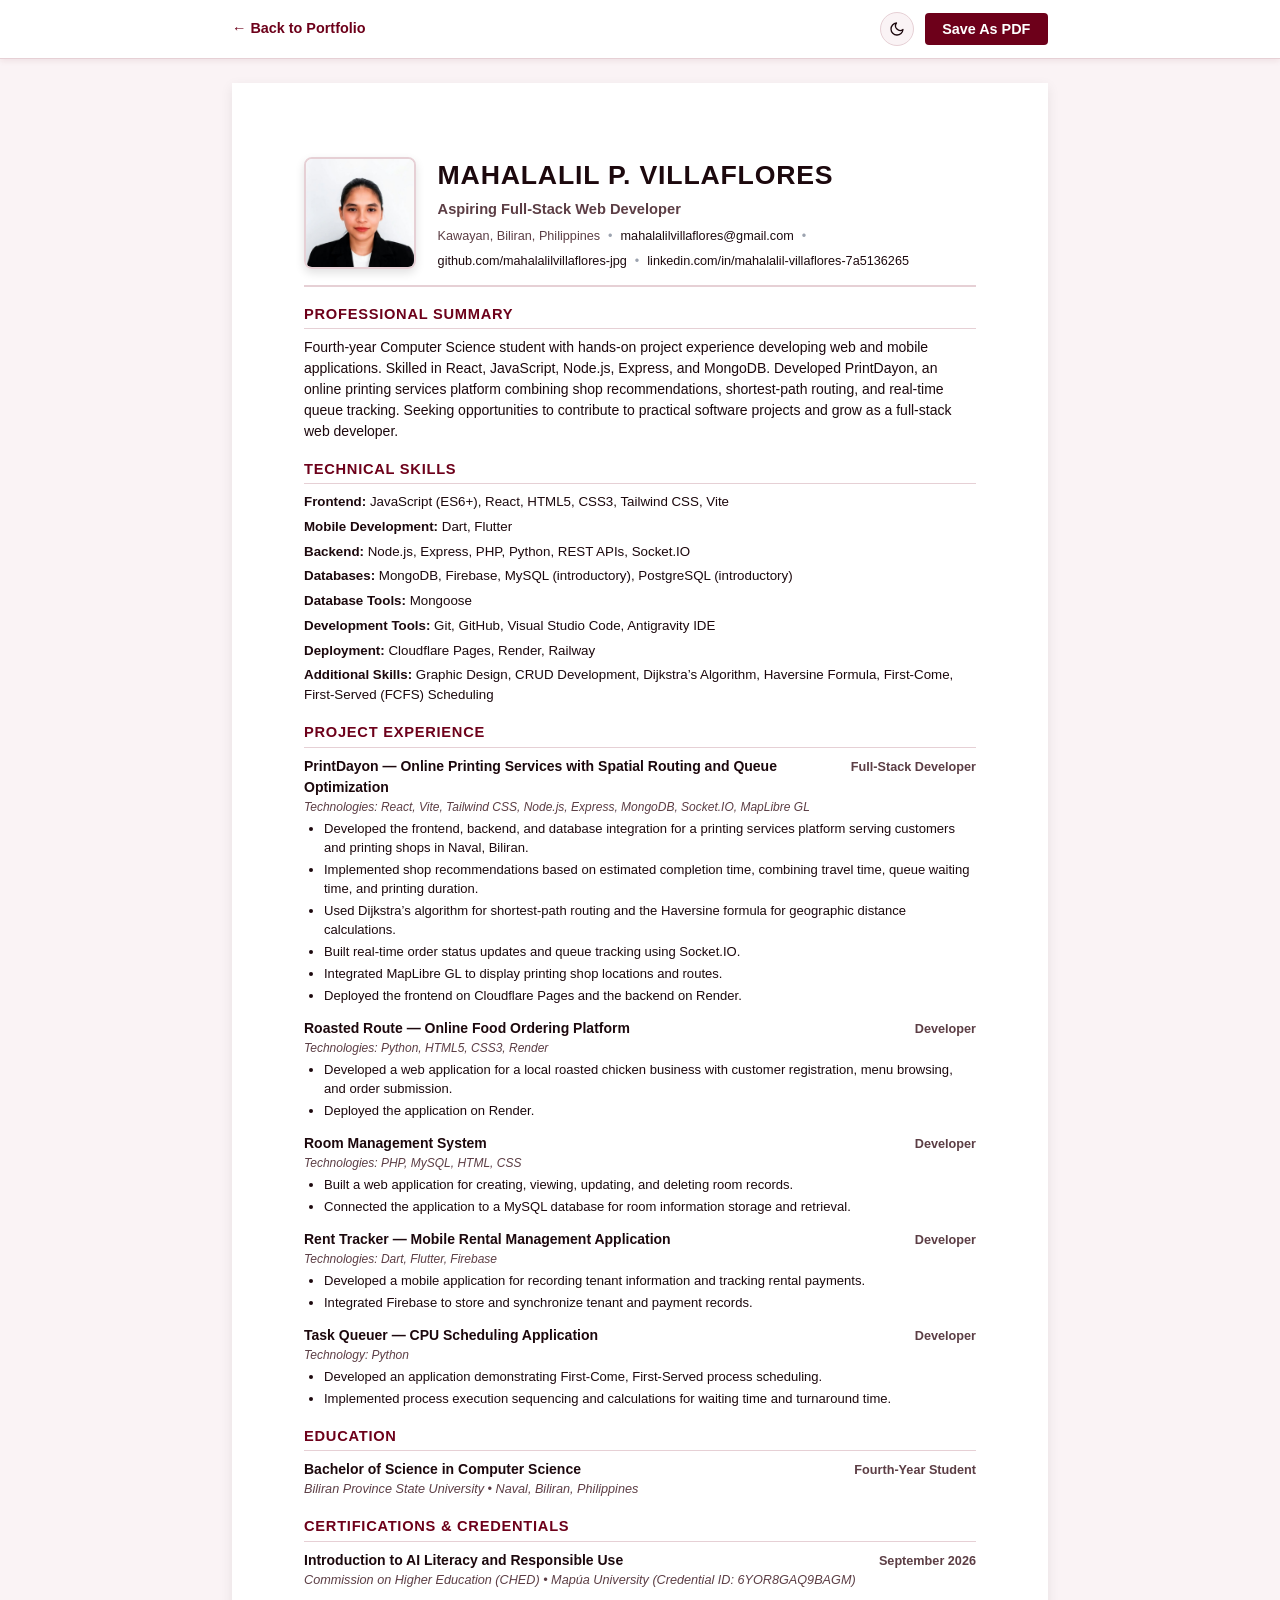
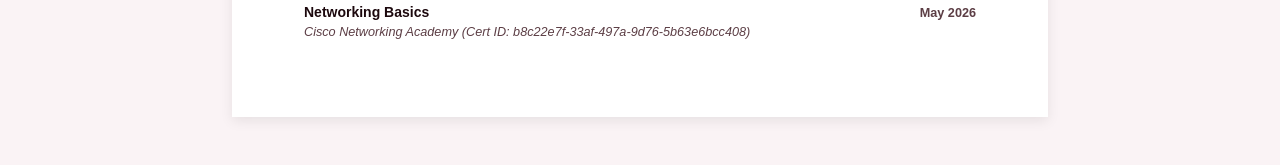
==== portfolio/resume.html @ 1b93485d "Mahalalil Villaflores - Portfolio website" ====
<!DOCTYPE html>
<html lang="en">
<head>
  <meta charset="UTF-8" />
  <script>
    (function () {
      try {
        var saved = localStorage.getItem('mpv-portfolio-theme');
        var theme = saved;
        if (!theme || (theme !== 'dark' && theme !== 'light')) {
          theme = window.matchMedia && window.matchMedia('(prefers-color-scheme: dark)').matches ? 'dark' : 'light';
        }
        document.documentElement.setAttribute('data-theme', theme);
      } catch (e) {
        document.documentElement.setAttribute('data-theme', 'dark');
      }
    })();
  </script>
  <meta name="viewport" content="width=device-width, initial-scale=1.0" />
  <meta name="description" content="Resume of Mahalalil P. Villaflores — Aspiring Full-Stack Web Developer." />
  <title>Resume — Mahalalil P. Villaflores</title>

  <!-- Open Graph / Facebook / Messenger -->
  <meta property="og:type" content="profile" />
  <meta property="og:url" content="https://myportfolio-mahalalil.vercel.app/resume.html" />
  <meta property="og:title" content="Mahalalil P. Villaflores | Resume" />
  <meta property="og:description" content="Resume of Mahalalil P. Villaflores — Aspiring Full-Stack Web Developer." />
  <meta property="og:image" content="https://myportfolio-mahalalil.vercel.app/assets/images/og-preview.jpg" />
  <meta property="og:image:width" content="1200" />
  <meta property="og:image:height" content="630" />

  <!-- Twitter / X -->
  <meta name="twitter:card" content="summary_large_image" />
  <meta name="twitter:title" content="Mahalalil P. Villaflores | Resume" />
  <meta name="twitter:description" content="Resume of Mahalalil P. Villaflores — Aspiring Full-Stack Web Developer." />
  <meta name="twitter:image" content="https://myportfolio-mahalalil.vercel.app/assets/images/og-preview.jpg" />

  <link rel="icon" type="image/svg+xml" href="assets/images/favicon.svg" />
  <link rel="stylesheet" href="css/resume.css" />
</head>
<body>

  <div class="resume-toolbar no-print">
    <div class="resume-toolbar__inner">
      <a class="btn-back" href="index.html">&larr; Back to Portfolio</a>
      <div class="resume-toolbar__actions">
        <button
          class="theme-toggle"
          id="themeToggle"
          type="button"
          aria-label="Switch to dark mode"
          title="Toggle light/dark mode"
        >
          <svg class="theme-toggle__icon theme-toggle__icon--moon" width="16" height="16" viewBox="0 0 24 24" fill="none" stroke="currentColor" stroke-width="2" stroke-linecap="round" stroke-linejoin="round" aria-hidden="true">
            <path d="M21 12.79A9 9 0 1 1 11.21 3 7 7 0 0 0 21 12.79z"></path>
          </svg>
          <svg class="theme-toggle__icon theme-toggle__icon--sun" width="16" height="16" viewBox="0 0 24 24" fill="none" stroke="currentColor" stroke-width="2" stroke-linecap="round" stroke-linejoin="round" aria-hidden="true">
            <circle cx="12" cy="12" r="5"></circle>
            <line x1="12" y1="1" x2="12" y2="3"></line>
            <line x1="12" y1="21" x2="12" y2="23"></line>
            <line x1="4.22" y1="4.22" x2="5.64" y2="5.64"></line>
            <line x1="18.36" y1="18.36" x2="19.78" y2="19.78"></line>
            <line x1="1" y1="12" x2="3" y2="12"></line>
            <line x1="21" y1="12" x2="23" y2="12"></line>
            <line x1="4.22" y1="19.78" x2="5.64" y2="18.36"></line>
            <line x1="18.36" y1="5.64" x2="19.78" y2="4.22"></line>
          </svg>
        </button>
        <button class="btn-print" id="resumePrintBtn" type="button">Save As PDF</button>
      </div>
    </div>
  </div>

  <main class="resume-page" id="resume">
    <header class="resume-header">
      <div class="resume-header__inner">
        <div class="resume-header__photo-wrap">
          <img
            class="resume-header__photo"
            src="assets/images/resume-photo.jpg"
            alt="Portrait of Mahalalil P. Villaflores"
            width="112"
            height="112"
          />
        </div>
        <div class="resume-header__info">
          <h1 class="resume-name">MAHALALIL P. VILLAFLORES</h1>
          <p class="resume-title">Aspiring Full-Stack Web Developer</p>
          <div class="resume-contact">
            <span>Kawayan, Biliran, Philippines</span>
            <span class="sep">&bull;</span>
            <a href="mailto:mahalalilvillaflores@gmail.com">mahalalilvillaflores@gmail.com</a>
            <span class="sep">&bull;</span>
            <a href="https://github.com/mahalalilvillaflores-jpg" target="_blank" rel="noopener noreferrer">github.com/mahalalilvillaflores-jpg</a>
            <span class="sep">&bull;</span>
            <a href="https://www.linkedin.com/in/mahalalil-villaflores-7a5136265" target="_blank" rel="noopener noreferrer">linkedin.com/in/mahalalil-villaflores-7a5136265</a>
          </div>
        </div>
      </div>
    </header>

    <section class="resume-section">
      <h2 class="resume-section__title">Professional Summary</h2>
      <p class="resume-summary">
        Fourth-year Computer Science student with hands-on project experience developing web and mobile applications. Skilled in React, JavaScript, Node.js, Express, and MongoDB. Developed PrintDayon, an online printing services platform combining shop recommendations, shortest-path routing, and real-time queue tracking. Seeking opportunities to contribute to practical software projects and grow as a full-stack web developer.
      </p>
    </section>

    <section class="resume-section">
      <h2 class="resume-section__title">Technical Skills</h2>
      <div class="resume-skills">
        <p><strong>Frontend:</strong> JavaScript (ES6+), React, HTML5, CSS3, Tailwind CSS, Vite</p>
        <p><strong>Mobile Development:</strong> Dart, Flutter</p>
        <p><strong>Backend:</strong> Node.js, Express, PHP, Python, REST APIs, Socket.IO</p>
        <p><strong>Databases:</strong> MongoDB, Firebase, MySQL (introductory), PostgreSQL (introductory)</p>
        <p><strong>Database Tools:</strong> Mongoose</p>
        <p><strong>Development Tools:</strong> Git, GitHub, Visual Studio Code, Antigravity IDE</p>
        <p><strong>Deployment:</strong> Cloudflare Pages, Render, Railway</p>
        <p><strong>Additional Skills:</strong> Graphic Design, CRUD Development, Dijkstra&rsquo;s Algorithm, Haversine Formula, First-Come, First-Served (FCFS) Scheduling</p>
      </div>
    </section>

    <section class="resume-section">
      <h2 class="resume-section__title">Project Experience</h2>

      <article class="resume-item">
        <div class="resume-item__header">
          <h3 class="resume-item__title">PrintDayon &mdash; Online Printing Services with Spatial Routing and Queue Optimization</h3>
          <span class="resume-item__date">Full-Stack Developer</span>
        </div>
        <p class="resume-item__tech">Technologies: React, Vite, Tailwind CSS, Node.js, Express, MongoDB, Socket.IO, MapLibre GL</p>
        <ul class="resume-item__bullets">
          <li>Developed the frontend, backend, and database integration for a printing services platform serving customers and printing shops in Naval, Biliran.</li>
          <li>Implemented shop recommendations based on estimated completion time, combining travel time, queue waiting time, and printing duration.</li>
          <li>Used Dijkstra&rsquo;s algorithm for shortest-path routing and the Haversine formula for geographic distance calculations.</li>
          <li>Built real-time order status updates and queue tracking using Socket.IO.</li>
          <li>Integrated MapLibre GL to display printing shop locations and routes.</li>
          <li>Deployed the frontend on Cloudflare Pages and the backend on Render.</li>
        </ul>
      </article>

      <article class="resume-item">
        <div class="resume-item__header">
          <h3 class="resume-item__title">Roasted Route &mdash; Online Food Ordering Platform</h3>
          <span class="resume-item__date">Developer</span>
        </div>
        <p class="resume-item__tech">Technologies: Python, HTML5, CSS3, Render</p>
        <ul class="resume-item__bullets">
          <li>Developed a web application for a local roasted chicken business with customer registration, menu browsing, and order submission.</li>
          <li>Deployed the application on Render.</li>
        </ul>
      </article>

      <article class="resume-item">
        <div class="resume-item__header">
          <h3 class="resume-item__title">Room Management System</h3>
          <span class="resume-item__date">Developer</span>
        </div>
        <p class="resume-item__tech">Technologies: PHP, MySQL, HTML, CSS</p>
        <ul class="resume-item__bullets">
          <li>Built a web application for creating, viewing, updating, and deleting room records.</li>
          <li>Connected the application to a MySQL database for room information storage and retrieval.</li>
        </ul>
      </article>

      <article class="resume-item">
        <div class="resume-item__header">
          <h3 class="resume-item__title">Rent Tracker &mdash; Mobile Rental Management Application</h3>
          <span class="resume-item__date">Developer</span>
        </div>
        <p class="resume-item__tech">Technologies: Dart, Flutter, Firebase</p>
        <ul class="resume-item__bullets">
          <li>Developed a mobile application for recording tenant information and tracking rental payments.</li>
          <li>Integrated Firebase to store and synchronize tenant and payment records.</li>
        </ul>
      </article>

      <article class="resume-item">
        <div class="resume-item__header">
          <h3 class="resume-item__title">Task Queuer &mdash; CPU Scheduling Application</h3>
          <span class="resume-item__date">Developer</span>
        </div>
        <p class="resume-item__tech">Technology: Python</p>
        <ul class="resume-item__bullets">
          <li>Developed an application demonstrating First-Come, First-Served process scheduling.</li>
          <li>Implemented process execution sequencing and calculations for waiting time and turnaround time.</li>
        </ul>
      </article>
    </section>

    <section class="resume-section">
      <h2 class="resume-section__title">Education</h2>
      <article class="resume-item">
        <div class="resume-item__header">
          <h3 class="resume-item__title">Bachelor of Science in Computer Science</h3>
          <span class="resume-item__date">Fourth-Year Student</span>
        </div>
        <p class="resume-item__sub">Biliran Province State University &bull; Naval, Biliran, Philippines</p>
      </article>
    </section>

    <section class="resume-section">
      <h2 class="resume-section__title">Certifications &amp; Credentials</h2>
      <article class="resume-item">
        <div class="resume-item__header">
          <h3 class="resume-item__title">Introduction to AI Literacy and Responsible Use</h3>
          <span class="resume-item__date">September 2026</span>
        </div>
        <p class="resume-item__sub">Commission on Higher Education (CHED) &bull; Map&uacute;a University (Credential ID: 6YOR8GAQ9BAGM)</p>
      </article>

      <article class="resume-item">
        <div class="resume-item__header">
          <h3 class="resume-item__title">Networking Basics</h3>
          <span class="resume-item__date">May 2026</span>
        </div>
        <p class="resume-item__sub">Cisco Networking Academy (Cert ID: b8c22e7f-33af-497a-9d76-5b63e6bcc408)</p>
      </article>
    </section>
  </main>

  <script src="js/main.js"></script>
</body>
</html>
---- portfolio/css/resume.css ----
*,
*::before,
*::after {
  box-sizing: border-box;
  margin: 0;
  padding: 0;
}

:root {
  --font-family: Arial, "Helvetica Neue", Helvetica, sans-serif;
  --color-text: #1c080d;
  --color-muted: #5c3e45;
  --color-border: #e6d0d5;
  --color-accent: #6d001a;
  --bg-page: #ffffff;
  --bg-body: #faf3f5;
  --bg-toolbar: #ffffff;
}

[data-theme="dark"] {
  --color-text: #ffffff;
  --color-muted: #e2cbd0;
  --color-border: #471422;
  --color-accent: #d43f63;
  --bg-page: #240810;
  --bg-body: #160409;
  --bg-toolbar: #1d060c;
}

body {
  font-family: var(--font-family);
  background-color: var(--bg-body);
  color: var(--color-text);
  line-height: 1.5;
  font-size: 10.5pt;
  -webkit-font-smoothing: antialiased;
}

.resume-toolbar {
  background-color: var(--bg-toolbar);
  color: var(--color-text);
  border-bottom: 1px solid var(--color-border);
  padding: 0.75rem 1rem;
  position: sticky;
  top: 0;
  z-index: 50;
  box-shadow: 0 2px 6px rgba(109, 0, 26, 0.08);
}

.resume-toolbar__inner {
  max-width: 8.5in;
  margin: 0 auto;
  display: flex;
  justify-content: space-between;
  align-items: center;
  gap: 1rem;
}

.resume-toolbar__actions {
  display: flex;
  align-items: center;
  gap: 0.65rem;
}

.theme-toggle {
  display: inline-flex;
  align-items: center;
  justify-content: center;
  width: 34px;
  height: 34px;
  padding: 0;
  background-color: var(--bg-body);
  color: var(--color-text);
  border: 1px solid var(--color-border);
  border-radius: 50%;
  cursor: pointer;
  transition: border-color 150ms ease, background-color 150ms ease;
}

.theme-toggle:hover {
  border-color: #6d001a;
}

.theme-toggle__icon--sun {
  display: none;
}

[data-theme="dark"] .theme-toggle__icon--moon {
  display: none;
}

[data-theme="dark"] .theme-toggle__icon--sun {
  display: block;
}

.btn-back {
  color: var(--color-accent);
  text-decoration: none;
  font-weight: 600;
  font-size: 0.9rem;
  display: inline-flex;
  align-items: center;
  gap: 0.25rem;
}

.btn-back:hover {
  text-decoration: underline;
}

.btn-print {
  background-color: #6d001a;
  color: #ffffff;
  border: none;
  border-radius: 4px;
  padding: 0.5rem 1.1rem;
  font-size: 0.9rem;
  font-weight: 600;
  cursor: pointer;
  transition: background-color 150ms ease;
}

.btn-print:hover {
  background-color: #4d0012;
}

.resume-page {
  background-color: var(--bg-page);
  max-width: 8.5in;
  margin: 1.5rem auto 3rem auto;
  padding: 0.75in;
  box-shadow: 0 4px 12px rgba(0, 0, 0, 0.08);
}

.resume-header {
  border-bottom: 2px solid var(--color-border);
  padding-bottom: 0.85rem;
  margin-bottom: 1rem;
}

.resume-header__inner {
  display: flex;
  align-items: center;
  gap: 1.35rem;
}

.resume-header__photo-wrap {
  flex-shrink: 0;
}

.resume-header__photo {
  width: 112px;
  height: 112px;
  aspect-ratio: 1 / 1;
  object-fit: cover;
  object-position: center center;
  border-radius: 8px;
  border: 2px solid var(--color-border);
  box-shadow: 0 4px 10px rgba(0, 0, 0, 0.12);
  display: block;
}

.resume-header__info {
  flex: 1;
  text-align: left;
}

.resume-name {
  font-size: 20pt;
  font-weight: bold;
  text-transform: uppercase;
  letter-spacing: 0.03em;
  color: var(--color-text);
  margin-bottom: 0.2rem;
}

.resume-title {
  font-size: 11pt;
  font-weight: 600;
  color: var(--color-muted);
  margin-bottom: 0.45rem;
}

.resume-contact {
  font-size: 9.5pt;
  color: var(--color-muted);
  display: flex;
  flex-wrap: wrap;
  justify-content: flex-start;
  align-items: center;
  gap: 0.35rem 0.5rem;
}

@media (max-width: 640px) {
  .resume-header__inner {
    flex-direction: column;
    text-align: center;
  }
  .resume-header__info {
    text-align: center;
  }
  .resume-contact {
    justify-content: center;
  }
}

.resume-contact a {
  color: var(--color-text);
  text-decoration: none;
}

.resume-contact a:hover {
  text-decoration: underline;
}

.resume-contact .sep {
  color: #9ca3af;
  -webkit-user-select: none;
  user-select: none;
}

.resume-section {
  margin-bottom: 1rem;
}

.resume-section:last-child {
  margin-bottom: 0;
}

.resume-section__title {
  font-size: 11pt;
  font-weight: bold;
  text-transform: uppercase;
  letter-spacing: 0.05em;
  border-bottom: 1px solid var(--color-border);
  padding-bottom: 0.2rem;
  margin-bottom: 0.5rem;
  color: var(--color-accent);
}

.resume-skills p {
  margin-bottom: 0.3rem;
  font-size: 10pt;
}

.resume-skills p:last-child {
  margin-bottom: 0;
}

.resume-item {
  margin-bottom: 0.75rem;
}

.resume-item:last-child {
  margin-bottom: 0;
}

.resume-item__header {
  display: flex;
  justify-content: space-between;
  align-items: baseline;
  gap: 0.5rem;
}

.resume-item__title {
  font-size: 10.5pt;
  font-weight: bold;
  color: var(--color-text);
}

.resume-item__date {
  font-size: 9.5pt;
  font-weight: 600;
  color: var(--color-muted);
  white-space: nowrap;
}

.resume-item__sub {
  font-size: 9.5pt;
  font-style: italic;
  color: var(--color-muted);
  margin-bottom: 0.2rem;
}

.resume-item__tech {
  font-size: 9pt;
  font-style: italic;
  color: var(--color-muted);
  margin-bottom: 0.25rem;
}

.resume-item__bullets {
  list-style-type: disc;
  padding-left: 1.25rem;
  margin-top: 0.2rem;
}

.resume-item__bullets li {
  font-size: 9.8pt;
  margin-bottom: 0.2rem;
  line-height: 1.45;
}

@media print {
  @page {
    size: letter;
    margin: 0.5in 0.5in 0.5in 0.5in;
  }

  body {
    background-color: #ffffff;
    color: #111827;
    font-size: 10pt;
  }

  .no-print {
    display: none !important;
  }

  .resume-page {
    background-color: #ffffff;
    color: #111827;
    max-width: 100%;
    margin: 0;
    padding: 0;
    box-shadow: none;
  }

  .resume-name,
  .resume-item__title {
    color: #000000;
  }

  .resume-section__title {
    color: #6d001a;
    border-bottom-color: #d1d5db;
  }

  .resume-header {
    border-bottom-color: #111827;
  }

  .resume-header__inner {
    display: flex;
    align-items: center;
    gap: 1.25rem;
  }

  .resume-header__photo {
    width: 88px;
    height: 88px;
    aspect-ratio: 1 / 1;
    object-fit: cover;
    object-position: center center;
    border-radius: 4px;
    border: 1px solid #d1d5db;
    box-shadow: none;
    -webkit-print-color-adjust: exact;
    print-color-adjust: exact;
  }

  .resume-header__info {
    text-align: left;
  }

  .resume-contact {
    justify-content: flex-start;
  }

  .resume-contact,
  .resume-title,
  .resume-item__date,
  .resume-item__sub,
  .resume-item__tech {
    color: #4b5563;
  }

  .resume-contact a {
    color: #000000;
    text-decoration: none;
  }

  .resume-section {
    page-break-inside: avoid;
  }

  .resume-item {
    page-break-inside: avoid;
  }
}
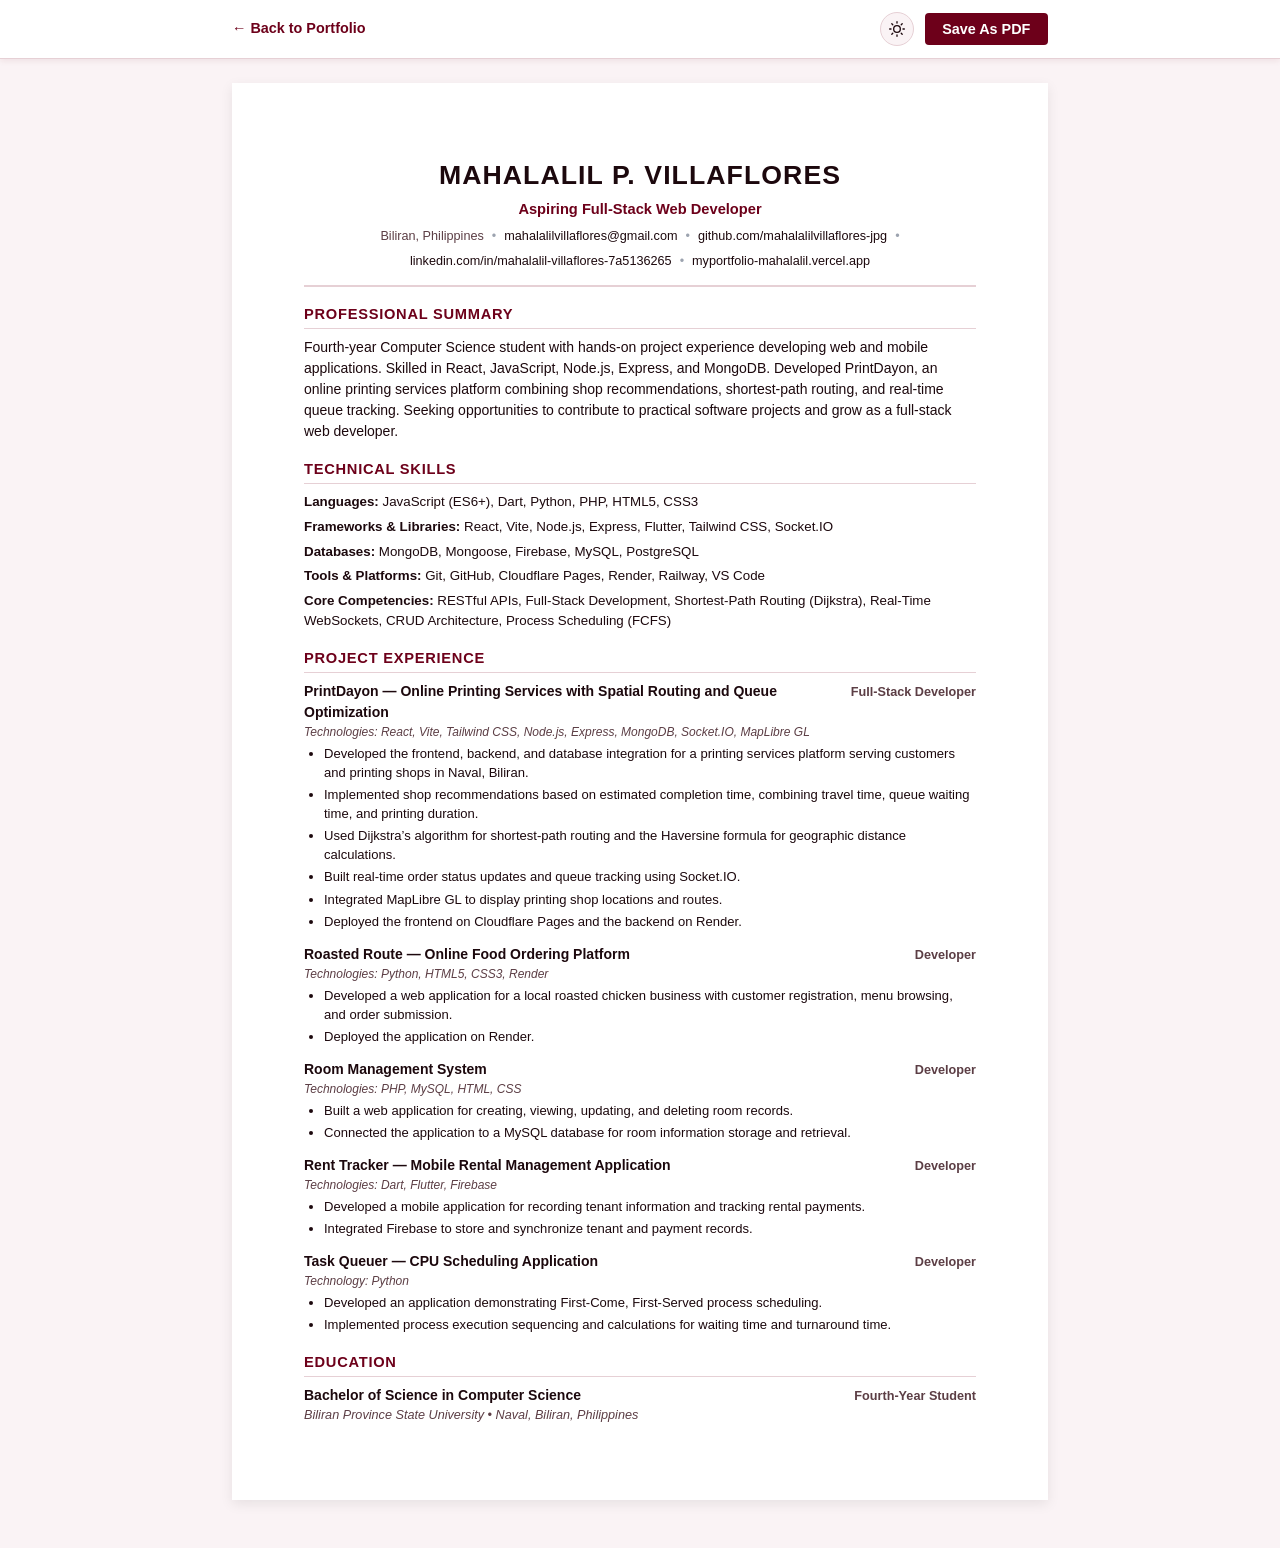
==== commit 37dd085f: "Convert resume to ATS format and remove Certifications & Credentials section" ====
--- a/portfolio/resume.html
+++ b/portfolio/resume.html
@@ -73,29 +73,18 @@
 
   <main class="resume-page" id="resume">
     <header class="resume-header">
-      <div class="resume-header__inner">
-        <div class="resume-header__photo-wrap">
-          <img
-            class="resume-header__photo"
-            src="assets/images/resume-photo.jpg"
-            alt="Portrait of Mahalalil P. Villaflores"
-            width="112"
-            height="112"
-          />
-        </div>
-        <div class="resume-header__info">
-          <h1 class="resume-name">MAHALALIL P. VILLAFLORES</h1>
-          <p class="resume-title">Aspiring Full-Stack Web Developer</p>
-          <div class="resume-contact">
-            <span>Kawayan, Biliran, Philippines</span>
-            <span class="sep">&bull;</span>
-            <a href="mailto:mahalalilvillaflores@gmail.com">mahalalilvillaflores@gmail.com</a>
-            <span class="sep">&bull;</span>
-            <a href="https://github.com/mahalalilvillaflores-jpg" target="_blank" rel="noopener noreferrer">github.com/mahalalilvillaflores-jpg</a>
-            <span class="sep">&bull;</span>
-            <a href="https://www.linkedin.com/in/mahalalil-villaflores-7a5136265" target="_blank" rel="noopener noreferrer">linkedin.com/in/mahalalil-villaflores-7a5136265</a>
-          </div>
-        </div>
+      <h1 class="resume-name">MAHALALIL P. VILLAFLORES</h1>
+      <p class="resume-title">Aspiring Full-Stack Web Developer</p>
+      <div class="resume-contact">
+        <span>Biliran, Philippines</span>
+        <span class="sep">&bull;</span>
+        <a href="mailto:mahalalilvillaflores@gmail.com">mahalalilvillaflores@gmail.com</a>
+        <span class="sep">&bull;</span>
+        <a href="https://github.com/mahalalilvillaflores-jpg" target="_blank" rel="noopener noreferrer">github.com/mahalalilvillaflores-jpg</a>
+        <span class="sep">&bull;</span>
+        <a href="https://www.linkedin.com/in/mahalalil-villaflores-7a5136265" target="_blank" rel="noopener noreferrer">linkedin.com/in/mahalalil-villaflores-7a5136265</a>
+        <span class="sep">&bull;</span>
+        <a href="https://myportfolio-mahalalil.vercel.app/" target="_blank" rel="noopener noreferrer">myportfolio-mahalalil.vercel.app</a>
       </div>
     </header>
 
@@ -109,14 +98,11 @@
     <section class="resume-section">
       <h2 class="resume-section__title">Technical Skills</h2>
       <div class="resume-skills">
-        <p><strong>Frontend:</strong> JavaScript (ES6+), React, HTML5, CSS3, Tailwind CSS, Vite</p>
-        <p><strong>Mobile Development:</strong> Dart, Flutter</p>
-        <p><strong>Backend:</strong> Node.js, Express, PHP, Python, REST APIs, Socket.IO</p>
-        <p><strong>Databases:</strong> MongoDB, Firebase, MySQL (introductory), PostgreSQL (introductory)</p>
-        <p><strong>Database Tools:</strong> Mongoose</p>
-        <p><strong>Development Tools:</strong> Git, GitHub, Visual Studio Code, Antigravity IDE</p>
-        <p><strong>Deployment:</strong> Cloudflare Pages, Render, Railway</p>
-        <p><strong>Additional Skills:</strong> Graphic Design, CRUD Development, Dijkstra&rsquo;s Algorithm, Haversine Formula, First-Come, First-Served (FCFS) Scheduling</p>
+        <p><strong>Languages:</strong> JavaScript (ES6+), Dart, Python, PHP, HTML5, CSS3</p>
+        <p><strong>Frameworks &amp; Libraries:</strong> React, Vite, Node.js, Express, Flutter, Tailwind CSS, Socket.IO</p>
+        <p><strong>Databases:</strong> MongoDB, Mongoose, Firebase, MySQL, PostgreSQL</p>
+        <p><strong>Tools &amp; Platforms:</strong> Git, GitHub, Cloudflare Pages, Render, Railway, VS Code</p>
+        <p><strong>Core Competencies:</strong> RESTful APIs, Full-Stack Development, Shortest-Path Routing (Dijkstra), Real-Time WebSockets, CRUD Architecture, Process Scheduling (FCFS)</p>
       </div>
     </section>
 
@@ -198,25 +184,6 @@
         <p class="resume-item__sub">Biliran Province State University &bull; Naval, Biliran, Philippines</p>
       </article>
     </section>
-
-    <section class="resume-section">
-      <h2 class="resume-section__title">Certifications &amp; Credentials</h2>
-      <article class="resume-item">
-        <div class="resume-item__header">
-          <h3 class="resume-item__title">Introduction to AI Literacy and Responsible Use</h3>
-          <span class="resume-item__date">September 2026</span>
-        </div>
-        <p class="resume-item__sub">Commission on Higher Education (CHED) &bull; Map&uacute;a University (Credential ID: 6YOR8GAQ9BAGM)</p>
-      </article>
-
-      <article class="resume-item">
-        <div class="resume-item__header">
-          <h3 class="resume-item__title">Networking Basics</h3>
-          <span class="resume-item__date">May 2026</span>
-        </div>
-        <p class="resume-item__sub">Cisco Networking Academy (Cert ID: b8c22e7f-33af-497a-9d76-5b63e6bcc408)</p>
-      </article>
-    </section>
   </main>
 
   <script src="js/main.js"></script>
--- a/portfolio/css/resume.css
+++ b/portfolio/css/resume.css
@@ -81,15 +81,19 @@
   border-color: #6d001a;
 }
 
+.theme-toggle__icon--moon {
+  display: block;
+}
+
 .theme-toggle__icon--sun {
   display: none;
 }
 
-[data-theme="dark"] .theme-toggle__icon--moon {
+[data-theme="light"] .theme-toggle__icon--moon {
   display: none;
 }
 
-[data-theme="dark"] .theme-toggle__icon--sun {
+[data-theme="light"] .theme-toggle__icon--sun {
   display: block;
 }
 
@@ -135,40 +139,14 @@
   border-bottom: 2px solid var(--color-border);
   padding-bottom: 0.85rem;
   margin-bottom: 1rem;
-}
-
-.resume-header__inner {
-  display: flex;
-  align-items: center;
-  gap: 1.35rem;
-}
-
-.resume-header__photo-wrap {
-  flex-shrink: 0;
-}
-
-.resume-header__photo {
-  width: 112px;
-  height: 112px;
-  aspect-ratio: 1 / 1;
-  object-fit: cover;
-  object-position: center center;
-  border-radius: 8px;
-  border: 2px solid var(--color-border);
-  box-shadow: 0 4px 10px rgba(0, 0, 0, 0.12);
-  display: block;
-}
-
-.resume-header__info {
-  flex: 1;
-  text-align: left;
+  text-align: center;
 }
 
 .resume-name {
   font-size: 20pt;
   font-weight: bold;
   text-transform: uppercase;
-  letter-spacing: 0.03em;
+  letter-spacing: 0.04em;
   color: var(--color-text);
   margin-bottom: 0.2rem;
 }
@@ -176,7 +154,7 @@
 .resume-title {
   font-size: 11pt;
   font-weight: 600;
-  color: var(--color-muted);
+  color: var(--color-accent);
   margin-bottom: 0.45rem;
 }
 
@@ -185,22 +163,9 @@
   color: var(--color-muted);
   display: flex;
   flex-wrap: wrap;
-  justify-content: flex-start;
+  justify-content: center;
   align-items: center;
   gap: 0.35rem 0.5rem;
-}
-
-@media (max-width: 640px) {
-  .resume-header__inner {
-    flex-direction: column;
-    text-align: center;
-  }
-  .resume-header__info {
-    text-align: center;
-  }
-  .resume-contact {
-    justify-content: center;
-  }
 }
 
 .resume-contact a {
@@ -336,34 +301,23 @@
   }
 
   .resume-header {
-    border-bottom-color: #111827;
-  }
-
-  .resume-header__inner {
-    display: flex;
-    align-items: center;
-    gap: 1.25rem;
-  }
-
-  .resume-header__photo {
-    width: 88px;
-    height: 88px;
-    aspect-ratio: 1 / 1;
-    object-fit: cover;
-    object-position: center center;
-    border-radius: 4px;
-    border: 1px solid #d1d5db;
-    box-shadow: none;
-    -webkit-print-color-adjust: exact;
-    print-color-adjust: exact;
-  }
-
-  .resume-header__info {
-    text-align: left;
+    border-bottom: 1.5pt solid #111827;
+    text-align: center;
+    padding-bottom: 0.5rem;
+    margin-bottom: 0.75rem;
+  }
+
+  .resume-name {
+    font-size: 18pt;
+    color: #000000;
+  }
+
+  .resume-title {
+    color: #6d001a;
   }
 
   .resume-contact {
-    justify-content: flex-start;
+    justify-content: center;
   }
 
   .resume-contact,
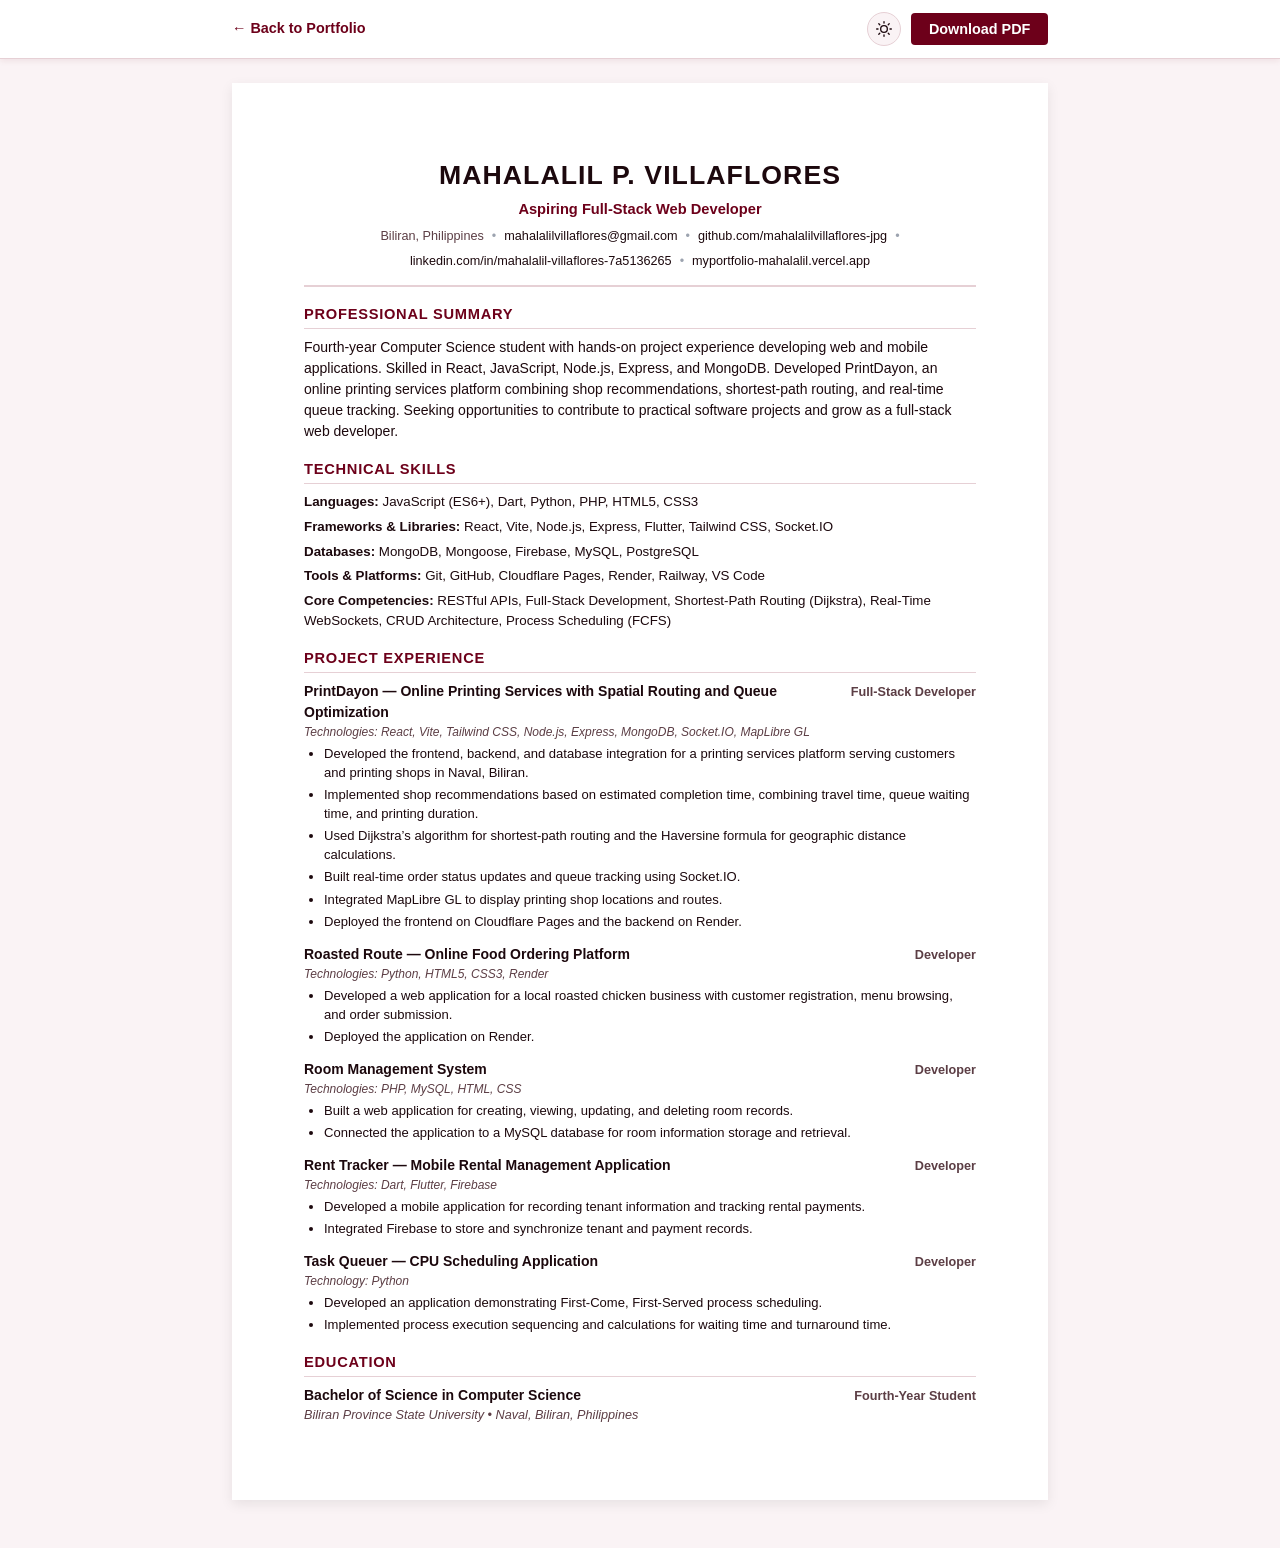
==== commit 68b0bab2: "Convert Save As PDF to direct PDF download using client-side html2pdf" ====
--- a/portfolio/resume.html
+++ b/portfolio/resume.html
@@ -66,7 +66,7 @@
             <line x1="18.36" y1="5.64" x2="19.78" y2="4.22"></line>
           </svg>
         </button>
-        <button class="btn-print" id="resumePrintBtn" type="button">Save As PDF</button>
+        <button class="btn-print" id="resumePrintBtn" type="button" aria-label="Download resume as PDF" title="Download resume as PDF">Download PDF</button>
       </div>
     </div>
   </div>
@@ -186,6 +186,7 @@
     </section>
   </main>
 
+  <script src="js/html2pdf.bundle.min.js"></script>
   <script src="js/main.js"></script>
 </body>
 </html>
--- a/portfolio/css/resume.css
+++ b/portfolio/css/resume.css
@@ -265,6 +265,48 @@
   line-height: 1.45;
 }
 
+/* ── Export to PDF State (forces clean white background and black text regardless of screen theme) ── */
+.is-exporting {
+  background-color: #ffffff !important;
+  color: #111827 !important;
+  box-shadow: none !important;
+  max-width: 8.5in !important;
+  padding: 0.5in !important;
+}
+
+.is-exporting .resume-header {
+  border-bottom: 1.5pt solid #111827 !important;
+  text-align: center !important;
+}
+
+.is-exporting .resume-name {
+  color: #000000 !important;
+}
+
+.is-exporting .resume-title {
+  color: #6d001a !important;
+}
+
+.is-exporting .resume-section__title {
+  color: #6d001a !important;
+  border-bottom: 1px solid #d1d5db !important;
+}
+
+.is-exporting .resume-item__title {
+  color: #000000 !important;
+}
+
+.is-exporting .resume-contact,
+.is-exporting .resume-item__date,
+.is-exporting .resume-item__sub,
+.is-exporting .resume-item__tech {
+  color: #4b5563 !important;
+}
+
+.is-exporting .resume-contact a {
+  color: #000000 !important;
+}
+
 @media print {
   @page {
     size: letter;
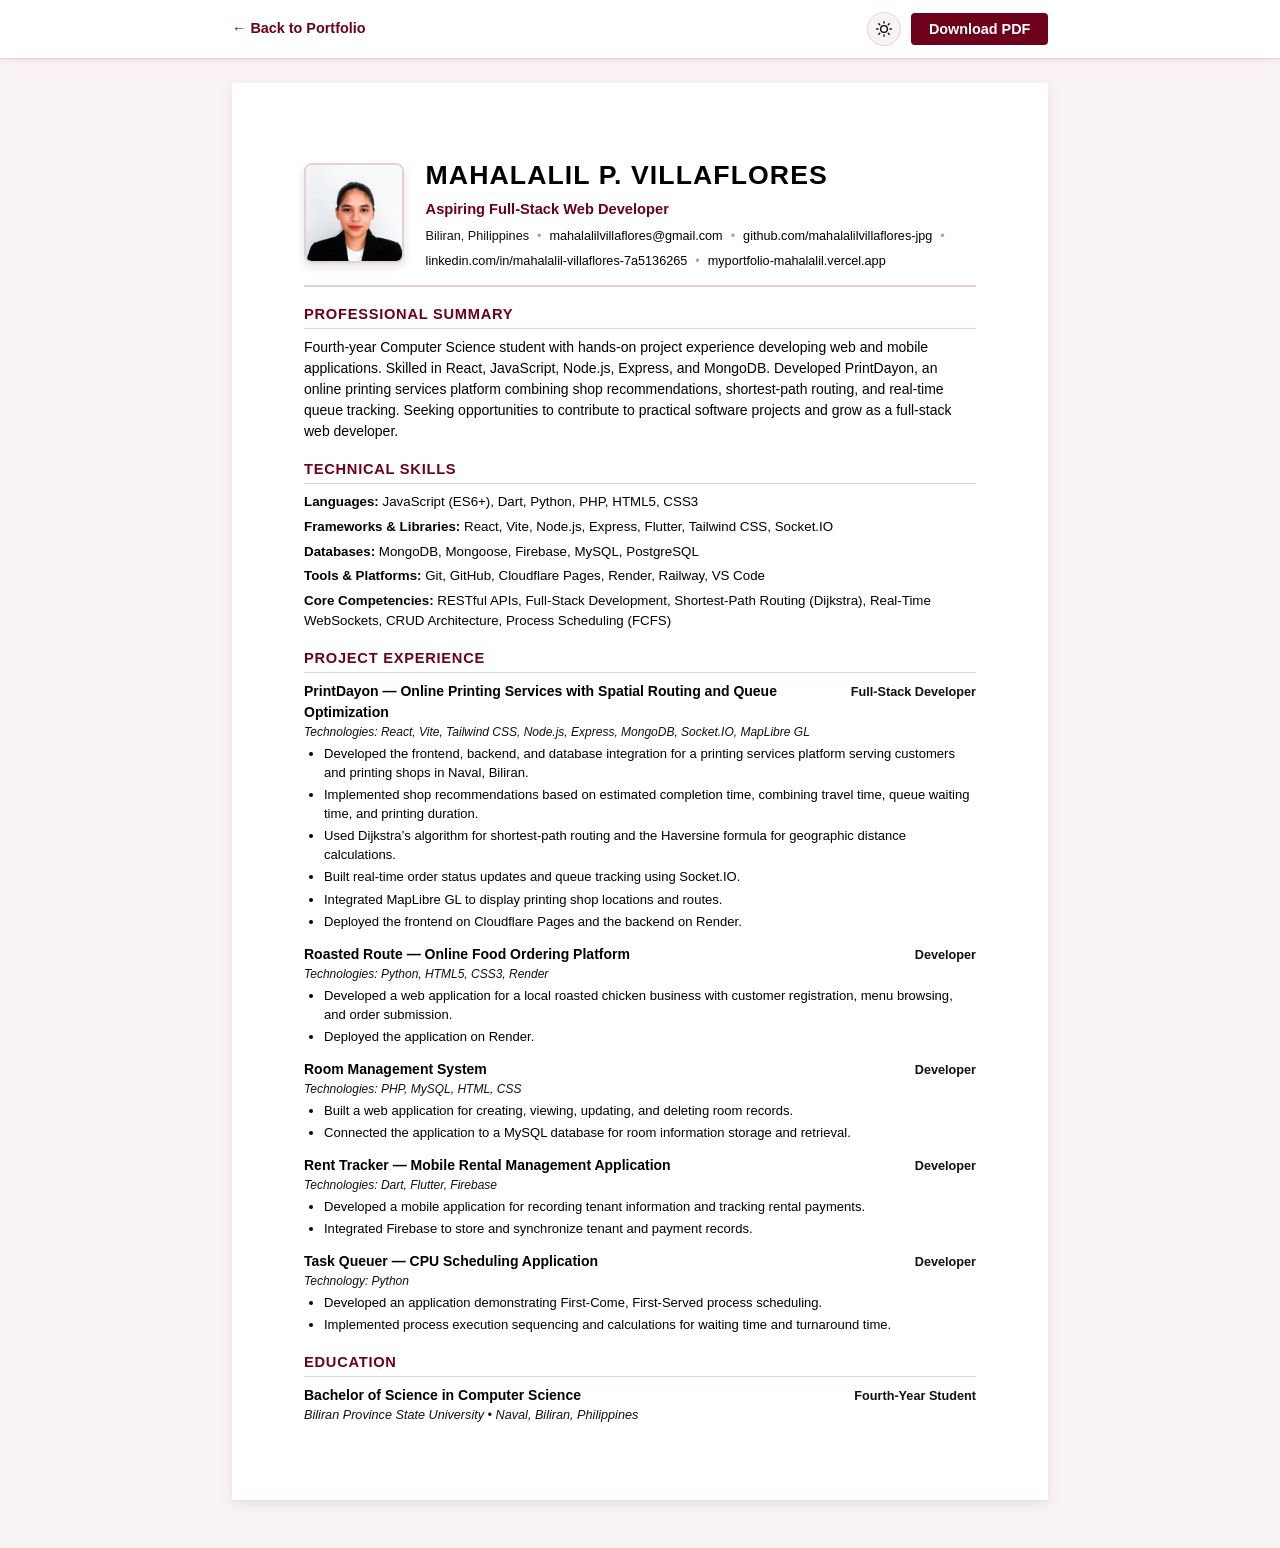
==== commit 8690e6e1: "Restore professional resume photo in resume header layout and PDF export" ====
--- a/portfolio/resume.html
+++ b/portfolio/resume.html
@@ -73,18 +73,31 @@
 
   <main class="resume-page" id="resume">
     <header class="resume-header">
-      <h1 class="resume-name">MAHALALIL P. VILLAFLORES</h1>
-      <p class="resume-title">Aspiring Full-Stack Web Developer</p>
-      <div class="resume-contact">
-        <span>Biliran, Philippines</span>
-        <span class="sep">&bull;</span>
-        <a href="mailto:mahalalilvillaflores@gmail.com">mahalalilvillaflores@gmail.com</a>
-        <span class="sep">&bull;</span>
-        <a href="https://github.com/mahalalilvillaflores-jpg" target="_blank" rel="noopener noreferrer">github.com/mahalalilvillaflores-jpg</a>
-        <span class="sep">&bull;</span>
-        <a href="https://www.linkedin.com/in/mahalalil-villaflores-7a5136265" target="_blank" rel="noopener noreferrer">linkedin.com/in/mahalalil-villaflores-7a5136265</a>
-        <span class="sep">&bull;</span>
-        <a href="https://myportfolio-mahalalil.vercel.app/" target="_blank" rel="noopener noreferrer">myportfolio-mahalalil.vercel.app</a>
+      <div class="resume-header__inner">
+        <div class="resume-header__photo-wrap">
+          <img
+            class="resume-header__photo"
+            src="assets/images/resume-photo.jpg"
+            alt="Portrait of Mahalalil P. Villaflores"
+            width="100"
+            height="100"
+          />
+        </div>
+        <div class="resume-header__info">
+          <h1 class="resume-name">MAHALALIL P. VILLAFLORES</h1>
+          <p class="resume-title">Aspiring Full-Stack Web Developer</p>
+          <div class="resume-contact">
+            <span>Biliran, Philippines</span>
+            <span class="sep">&bull;</span>
+            <a href="mailto:mahalalilvillaflores@gmail.com">mahalalilvillaflores@gmail.com</a>
+            <span class="sep">&bull;</span>
+            <a href="https://github.com/mahalalilvillaflores-jpg" target="_blank" rel="noopener noreferrer">github.com/mahalalilvillaflores-jpg</a>
+            <span class="sep">&bull;</span>
+            <a href="https://www.linkedin.com/in/mahalalil-villaflores-7a5136265" target="_blank" rel="noopener noreferrer">linkedin.com/in/mahalalil-villaflores-7a5136265</a>
+            <span class="sep">&bull;</span>
+            <a href="https://myportfolio-mahalalil.vercel.app/" target="_blank" rel="noopener noreferrer">myportfolio-mahalalil.vercel.app</a>
+          </div>
+        </div>
       </div>
     </header>
 
--- a/portfolio/css/resume.css
+++ b/portfolio/css/resume.css
@@ -8,8 +8,8 @@
 
 :root {
   --font-family: Arial, "Helvetica Neue", Helvetica, sans-serif;
-  --color-text: #1c080d;
-  --color-muted: #5c3e45;
+  --color-text: #000000;
+  --color-muted: #111111;
   --color-border: #e6d0d5;
   --color-accent: #6d001a;
   --bg-page: #ffffff;
@@ -139,7 +139,33 @@
   border-bottom: 2px solid var(--color-border);
   padding-bottom: 0.85rem;
   margin-bottom: 1rem;
-  text-align: center;
+}
+
+.resume-header__inner {
+  display: flex;
+  align-items: center;
+  gap: 1.35rem;
+}
+
+.resume-header__photo-wrap {
+  flex-shrink: 0;
+}
+
+.resume-header__photo {
+  width: 100px;
+  height: 100px;
+  aspect-ratio: 1 / 1;
+  object-fit: cover;
+  object-position: center center;
+  border-radius: 8px;
+  border: 2px solid var(--color-border);
+  box-shadow: 0 4px 10px rgba(0, 0, 0, 0.12);
+  display: block;
+}
+
+.resume-header__info {
+  flex: 1;
+  text-align: left;
 }
 
 .resume-name {
@@ -163,9 +189,22 @@
   color: var(--color-muted);
   display: flex;
   flex-wrap: wrap;
-  justify-content: center;
+  justify-content: flex-start;
   align-items: center;
   gap: 0.35rem 0.5rem;
+}
+
+@media (max-width: 640px) {
+  .resume-header__inner {
+    flex-direction: column;
+    text-align: center;
+  }
+  .resume-header__info {
+    text-align: center;
+  }
+  .resume-contact {
+    justify-content: center;
+  }
 }
 
 .resume-contact a {
@@ -276,7 +315,25 @@
 
 .is-exporting .resume-header {
   border-bottom: 1.5pt solid #111827 !important;
-  text-align: center !important;
+  text-align: left !important;
+}
+
+.is-exporting .resume-header__inner {
+  display: flex !important;
+  align-items: center !important;
+  gap: 1.25rem !important;
+}
+
+.is-exporting .resume-header__photo {
+  width: 85px !important;
+  height: 85px !important;
+  border-radius: 6px !important;
+  border: 1.5px solid #d1d5db !important;
+  box-shadow: none !important;
+}
+
+.is-exporting .resume-header__info {
+  text-align: left !important;
 }
 
 .is-exporting .resume-name {
@@ -294,6 +351,10 @@
 
 .is-exporting .resume-item__title {
   color: #000000 !important;
+}
+
+.is-exporting .resume-contact {
+  justify-content: flex-start !important;
 }
 
 .is-exporting .resume-contact,
@@ -344,9 +405,32 @@
 
   .resume-header {
     border-bottom: 1.5pt solid #111827;
-    text-align: center;
+    text-align: left;
     padding-bottom: 0.5rem;
     margin-bottom: 0.75rem;
+  }
+
+  .resume-header__inner {
+    display: flex;
+    align-items: center;
+    gap: 1.25rem;
+  }
+
+  .resume-header__photo {
+    width: 85px;
+    height: 85px;
+    aspect-ratio: 1 / 1;
+    object-fit: cover;
+    object-position: center center;
+    border-radius: 4px;
+    border: 1px solid #d1d5db;
+    box-shadow: none;
+    -webkit-print-color-adjust: exact;
+    print-color-adjust: exact;
+  }
+
+  .resume-header__info {
+    text-align: left;
   }
 
   .resume-name {
@@ -359,7 +443,7 @@
   }
 
   .resume-contact {
-    justify-content: center;
+    justify-content: flex-start;
   }
 
   .resume-contact,
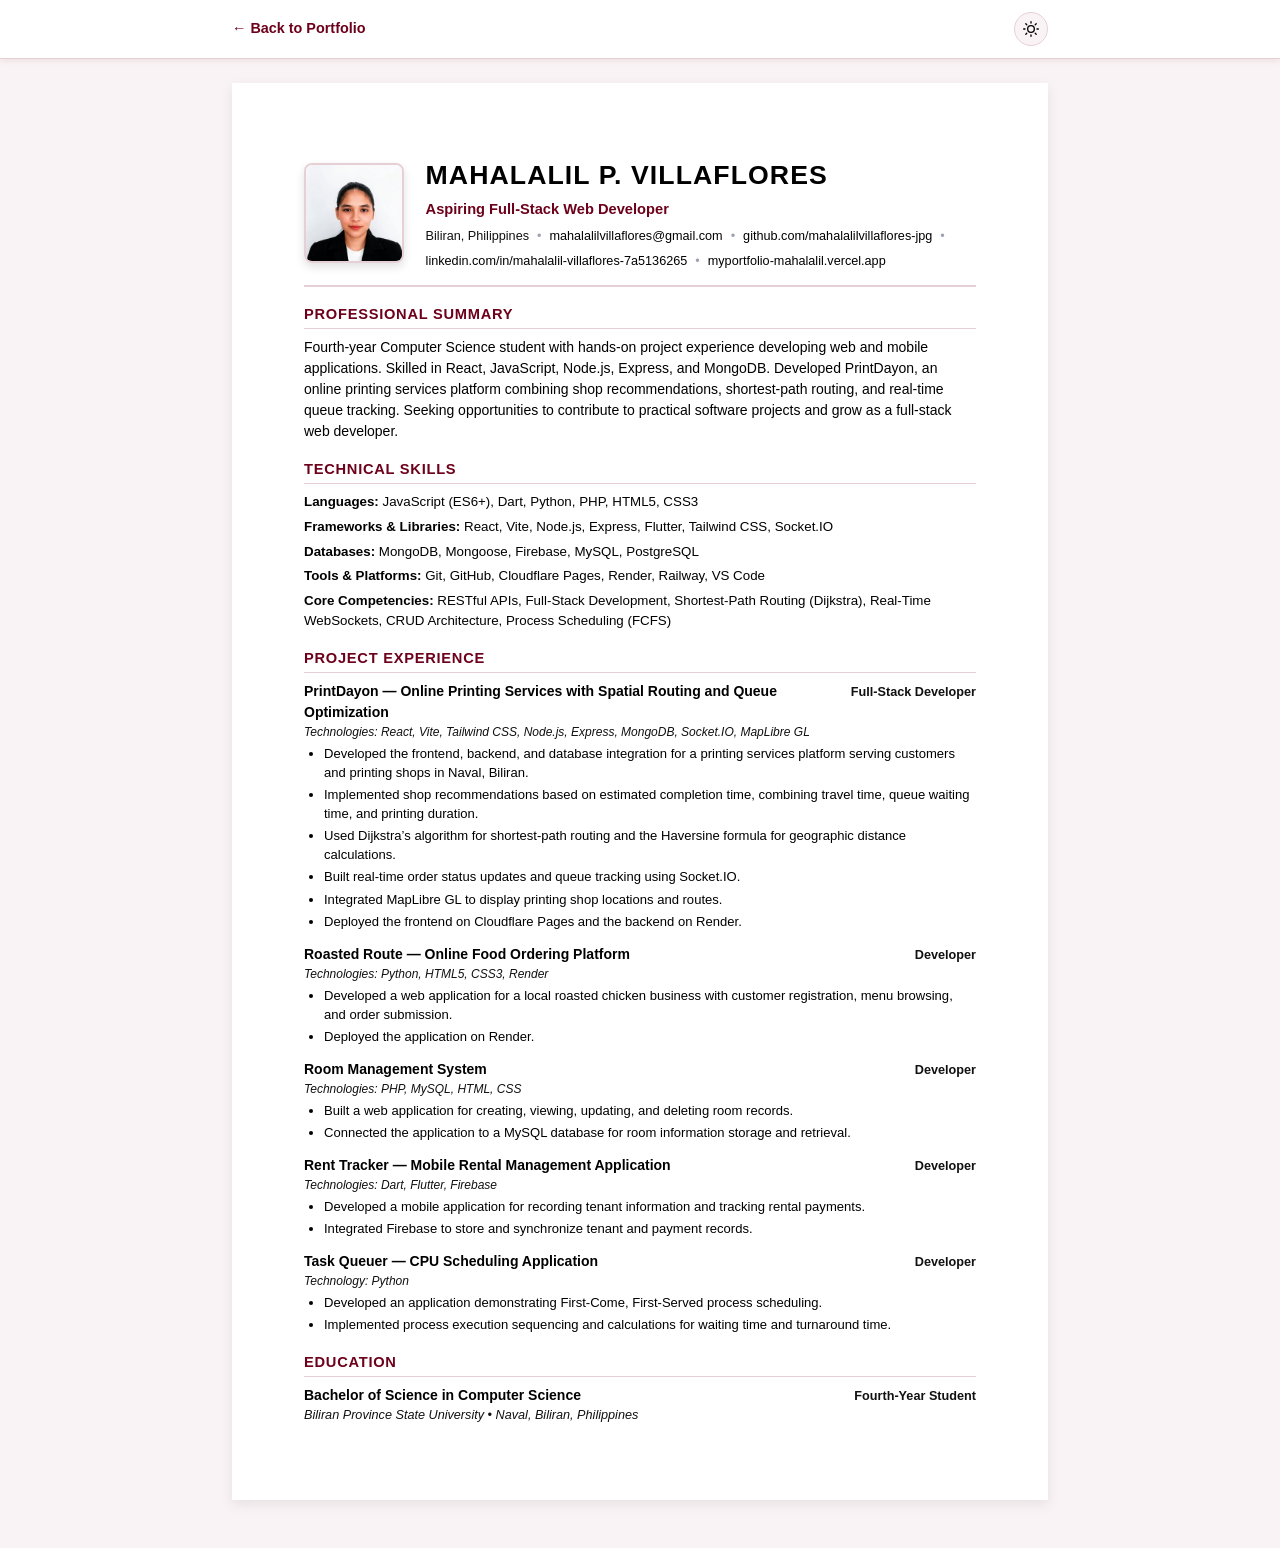
==== commit 4880254c: "Make resume view-only by removing PDF download button and handler" ====
--- a/portfolio/resume.html
+++ b/portfolio/resume.html
@@ -66,7 +66,6 @@
             <line x1="18.36" y1="5.64" x2="19.78" y2="4.22"></line>
           </svg>
         </button>
-        <button class="btn-print" id="resumePrintBtn" type="button" aria-label="Download resume as PDF" title="Download resume as PDF">Download PDF</button>
       </div>
     </div>
   </div>
@@ -199,7 +198,6 @@
     </section>
   </main>
 
-  <script src="js/html2pdf.bundle.min.js"></script>
   <script src="js/main.js"></script>
 </body>
 </html>
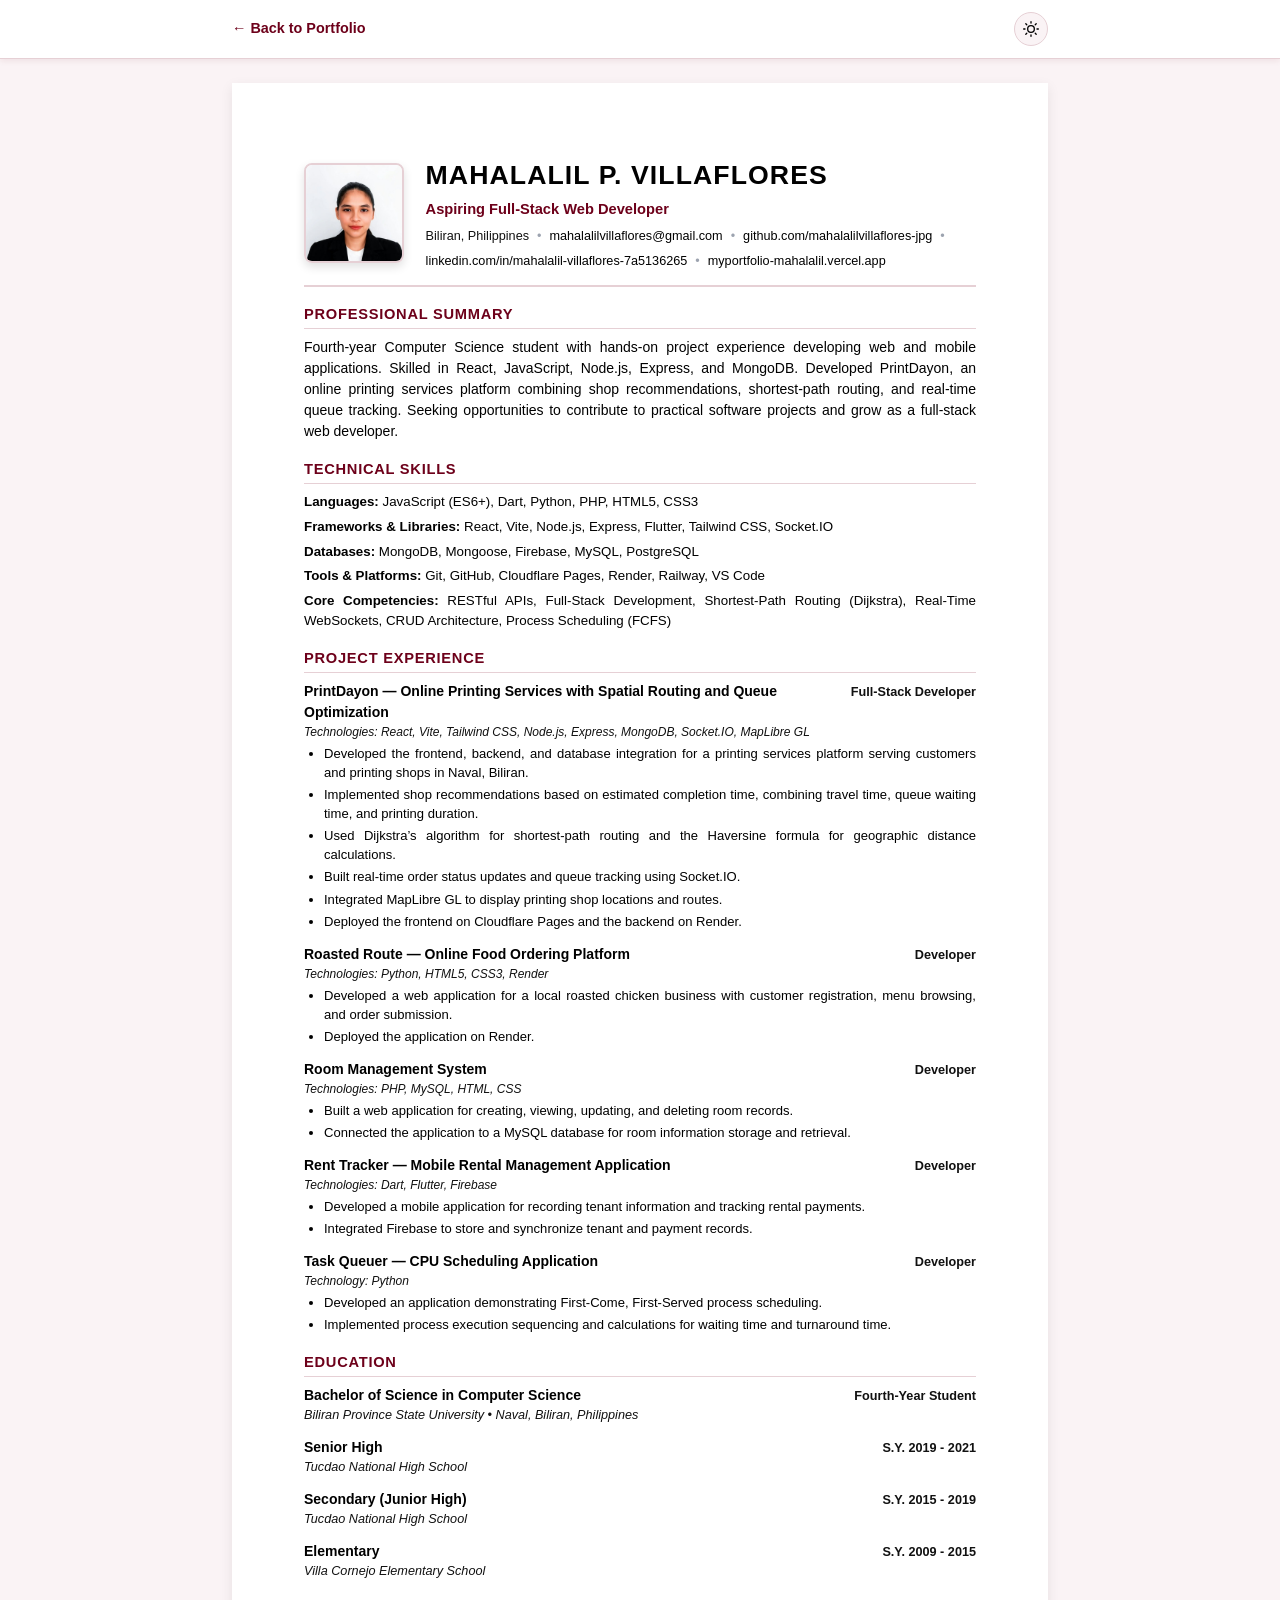
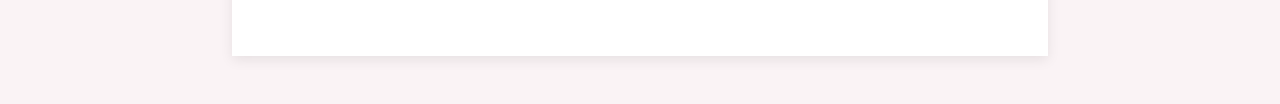
==== commit 507bb737: "Justify resume text and add Senior High, Junior High, and Elementary education" ====
--- a/portfolio/resume.html
+++ b/portfolio/resume.html
@@ -195,6 +195,30 @@
         </div>
         <p class="resume-item__sub">Biliran Province State University &bull; Naval, Biliran, Philippines</p>
       </article>
+
+      <article class="resume-item">
+        <div class="resume-item__header">
+          <h3 class="resume-item__title">Senior High</h3>
+          <span class="resume-item__date">S.Y. 2019 - 2021</span>
+        </div>
+        <p class="resume-item__sub">Tucdao National High School</p>
+      </article>
+
+      <article class="resume-item">
+        <div class="resume-item__header">
+          <h3 class="resume-item__title">Secondary (Junior High)</h3>
+          <span class="resume-item__date">S.Y. 2015 - 2019</span>
+        </div>
+        <p class="resume-item__sub">Tucdao National High School</p>
+      </article>
+
+      <article class="resume-item">
+        <div class="resume-item__header">
+          <h3 class="resume-item__title">Elementary</h3>
+          <span class="resume-item__date">S.Y. 2009 - 2015</span>
+        </div>
+        <p class="resume-item__sub">Villa Cornejo Elementary School</p>
+      </article>
     </section>
   </main>
 
--- a/portfolio/css/resume.css
+++ b/portfolio/css/resume.css
@@ -241,9 +241,14 @@
   color: var(--color-accent);
 }
 
+.resume-summary {
+  text-align: justify;
+}
+
 .resume-skills p {
   margin-bottom: 0.3rem;
   font-size: 10pt;
+  text-align: justify;
 }
 
 .resume-skills p:last-child {
@@ -302,6 +307,7 @@
   font-size: 9.8pt;
   margin-bottom: 0.2rem;
   line-height: 1.45;
+  text-align: justify;
 }
 
 /* ── Export to PDF State (forces clean white background and black text regardless of screen theme) ── */
